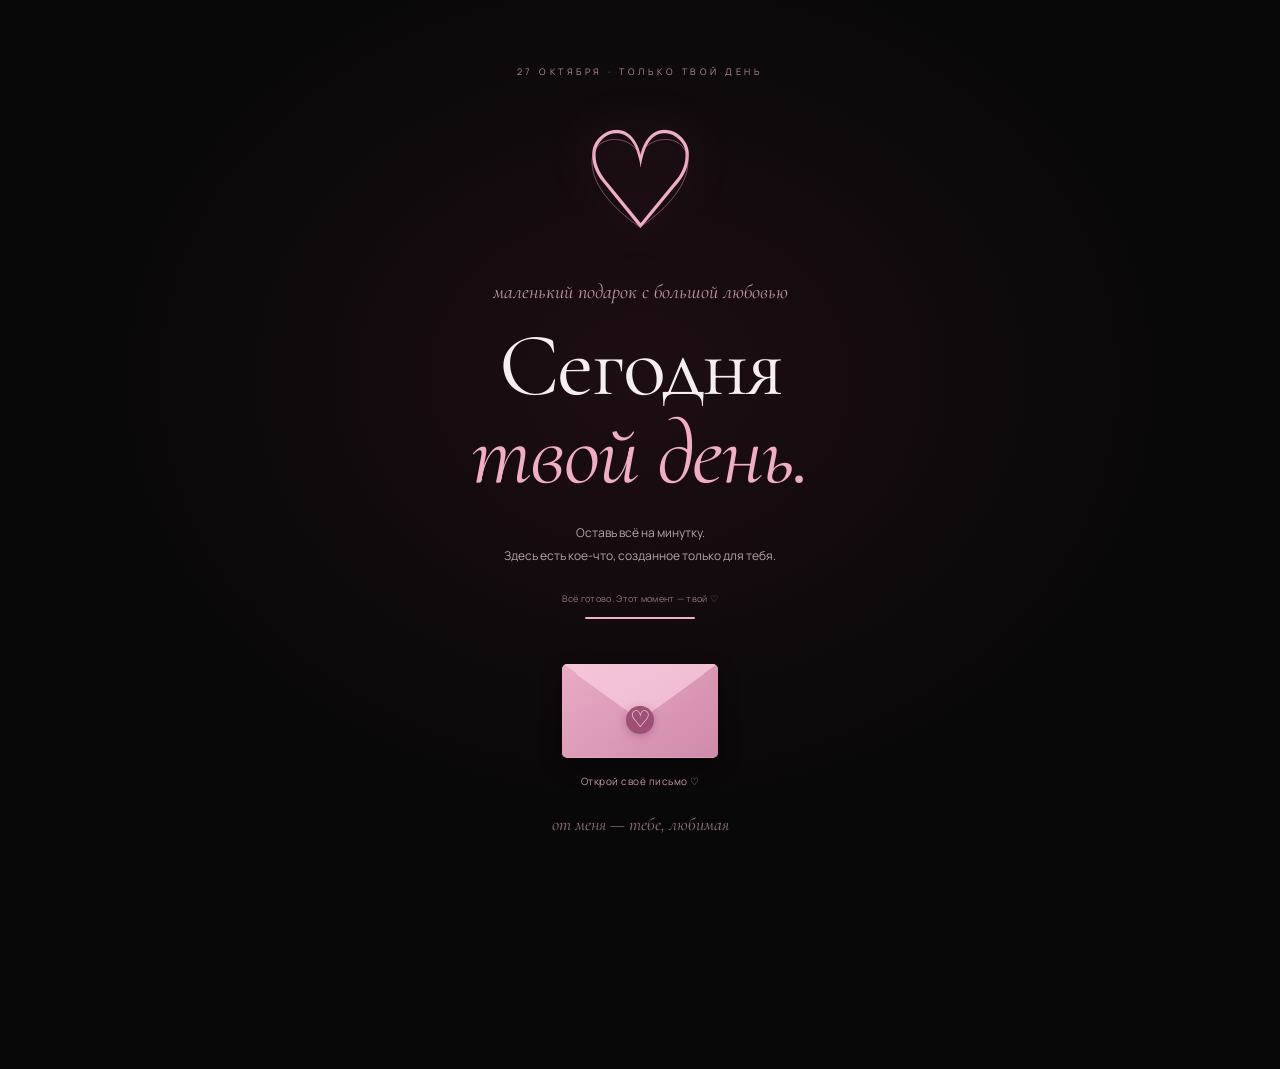
==== index.html @ dba3887a "Publish personal voice greeting with mobile compatible audio" ====
<!doctype html>
<html lang="ru">
<head>
  <meta charset="UTF-8">
  <meta name="viewport" content="width=device-width, initial-scale=1, viewport-fit=cover">
  <meta name="theme-color" content="#090809">
  <title>Тебе, с любовью ♡</title>
  <link rel="stylesheet" href="style.css?v=voice-greeting-87">
  <script src="script.js?v=voice-greeting-87" defer></script>
</head>
<body>
  <div id="welcome" class="welcome" role="dialog" aria-modal="true" aria-labelledby="welcome-title">
    <div class="welcome-glow" aria-hidden="true"></div>
    <div id="welcome-hearts" class="welcome-hearts" aria-hidden="true"></div>
    <div class="welcome-content">
      <p class="welcome-overline">27 ОКТЯБРЯ · ТОЛЬКО ТВОЙ ДЕНЬ</p>
      <div class="welcome-heart" aria-hidden="true"><span>♡</span><i></i><i></i><i></i></div>
      <p class="welcome-kicker">маленький подарок с большой любовью</p>
      <h2 id="welcome-title">Сегодня <em>твой день.</em></h2>
      <p class="welcome-note">Оставь всё на минутку.<br>Здесь есть кое-что, созданное только для тебя.</p>
      <div class="welcome-loading"><span id="welcome-status" role="status">Собираю немного нашей нежности…</span><span class="welcome-track" aria-hidden="true"><span id="welcome-fill"></span></span></div>
      <button id="welcome-start" class="envelope-button" disabled aria-label="Открыть письмо и поздравление"><span class="envelope" aria-hidden="true"><span class="envelope-letter">С любовью ♡</span><span class="envelope-pocket"></span><span class="envelope-flap"></span><span class="envelope-seal">♡</span></span><span id="envelope-label" class="envelope-label">Ещё мгновение…</span></button>
      <span class="welcome-signature">от меня — тебе, любимая</span>
    </div>
  </div>
  <div id="site-content" inert aria-hidden="true">
  <div id="hearts" aria-hidden="true"></div>
  <header><a class="signature" href="#" aria-label="В начало">для тебя<span>♡</span></a><span class="header-note">расстояние не меняет главного</span><div class="audio-controls"><button id="sound" class="sound" aria-label="Открыть голосовое поздравление">♫ <span>мой голос</span></button></div></header>
  <main>
    <div class="chapter"><span class="line"></span><span id="chapter">27 ОКТЯБРЯ — ТВОЙ ДЕНЬ</span><span class="line"></span></div>
    <section id="scene" aria-labelledby="title">
      <div class="copy"><p id="eyebrow" class="eyebrow"></p><h1 id="title"></h1><p id="message" class="message"></p><div id="friends-placeholder" class="friends-placeholder" hidden><span class="friends-hearts" aria-hidden="true">♡ ♡ ♡</span><span>Тёплые слова уже в пути</span></div></div>
      <div id="photos" class="photos" aria-label="Наши фотографии"></div>
      <div class="bottom"><p id="caption" class="caption"></p><div class="actions"><button id="back" class="back" aria-label="Предыдущая страница"><svg viewBox="0 0 24 24" aria-hidden="true"><path d="M19 12H5M11 6l-6 6 6 6"/></svg></button><button id="next" class="primary"><span id="next-label"></span><span class="arrow" aria-hidden="true"><svg viewBox="0 0 24 24"><path d="M6 18 18 6M6 6h12v12"/></svg></span></button></div></div>
    </section>
    <nav id="progress" aria-label="Страницы поздравления"></nav>
    <footer><span>между нами километры.</span><span>но это всё — тебе <b>♡</b></span></footer>
  </main>
  <dialog id="audio-dialog"><button id="close-audio" class="close" aria-label="Закрыть">×</button><span class="eyebrow">ЧУТЬ БЛИЖЕ, ЧЕМ КАЖЕТСЯ</span><h2>Услышь меня <em>♡</em></h2><p id="audio-note">Это поздравление — моим голосом, с любовью к тебе. Нажми на воспроизведение ♡</p><audio id="voice" controls preload="metadata" src="assets/voice.mp3"></audio></dialog>
  </div>
</body>
</html>
---- style.css ----
@import url('https://fonts.googleapis.com/css2?family=Cormorant+Garamond:ital,wght@0,400;0,500;0,600;1,400;1,500&family=Manrope:wght@400;500;600;700&display=swap');
:root{color-scheme:dark;--bg:#090809;--pink:#f1acc6;--muted:#94858d;--white:#f6eff2}*{box-sizing:border-box}body{margin:0;background:var(--bg);color:var(--white);font-family:Manrope,Arial,sans-serif;min-width:320px}body:before{content:"";position:fixed;inset:0;pointer-events:none;background:radial-gradient(ellipse at 50% 48%,#50233322,transparent 65%);z-index:-1}button,a,input{-webkit-tap-highlight-color:transparent}button{font:inherit;cursor:pointer}button:focus-visible,a:focus-visible,.upload:focus-within{outline:2px solid var(--pink);outline-offset:6px}header{max-width:1440px;margin:auto;padding:30px 5%;display:flex;align-items:center;justify-content:space-between;gap:20px}.signature{font-family:'Cormorant Garamond',Georgia,serif;font-style:italic;font-size:30px;color:var(--white);text-decoration:none}.signature span{color:var(--pink);margin-left:12px}.header-note{font-size:10px;letter-spacing:2.5px;text-transform:uppercase;color:var(--muted)}.sound{border:1px solid #49323d;background:#ffffff03;color:var(--pink);border-radius:30px;padding:11px 18px;font-size:12px;transition:.25s}.sound:hover{background:#f1acc61a;transform:translateY(-2px)}main{max-width:1100px;margin:auto;padding:35px 30px 20px}.chapter{display:flex;justify-content:center;align-items:center;gap:18px;color:var(--muted);font-size:9px;letter-spacing:3px}.line{height:1px;width:40px;background:#55303f}#scene{text-align:center}.eyebrow{font-size:10px;letter-spacing:3px;color:var(--pink);margin:33px 0 14px}h1{font-family:'Cormorant Garamond',Georgia,serif;font-weight:400;font-size:clamp(50px,6.2vw,82px);line-height:1.03;margin:0;letter-spacing:-2px}h1 em,h2 em{color:var(--pink);font-weight:400}h1 em{display:block}.message{max-width:560px;margin:22px auto 0;font-size:13px;line-height:1.95;color:#b7a9b0;white-space:pre-line}.photos{display:flex;align-items:center;justify-content:center;gap:23px;margin:40px auto 22px;max-width:740px}.photo{margin:0;flex:1;min-width:0;padding:9px 9px 0;background:#171216;border:1px solid #38252f;box-shadow:0 15px 50px #0008;transform:rotate(-7deg);transition:transform .5s,box-shadow .5s}.photo:nth-child(2){transform:translateY(-6px) rotate(2deg);z-index:1}.photo:nth-child(3){transform:rotate(8deg)}.photo:hover{transform:translateY(-12px) rotate(0);box-shadow:0 15px 55px #b3516b22;z-index:2}.photo-area{aspect-ratio:4/4.3;position:relative;overflow:hidden;background:linear-gradient(145deg,#2c1d27,#140f14 75%);display:grid;place-content:center}.photo-area:before,.photo-area:after{content:"";position:absolute;width:180px;height:180px;border:1px solid #cf8da11c;border-radius:50%;top:20%;left:-40%}.photo-area:after{top:50%;left:45%}.placeholder-heart{font-family:Georgia,serif;font-size:56px;color:#c87f9d73;line-height:1}.placeholder-text{font-size:9px;color:#a98b9a;margin-top:12px;letter-spacing:1px}.photo img{width:100%;height:100%;object-fit:cover;position:absolute;inset:0}.photo figcaption{font-family:'Cormorant Garamond',Georgia,serif;font-style:italic;font-size:18px;color:#c2a5b3;padding:12px 0 13px}.caption{font-family:'Cormorant Garamond',Georgia,serif;color:var(--muted);font-style:italic;font-size:19px;margin:25px 0}.actions{display:flex;justify-content:center;align-items:center;gap:12px}.primary{position:relative;overflow:hidden;border:1px solid #efbad1;background:#eeb4cc;color:#27121d;border-radius:50px;padding:17px 27px;font-size:12px;font-weight:700;min-width:220px;box-shadow:0 0 35px #eb9abd12;transition:transform .25s,box-shadow .25s,background .25s}.primary:hover{transform:translateY(-3px);background:#ffd2e4;box-shadow:0 7px 35px #eb9abd30}.primary:active{transform:scale(.96)}.primary:before{content:"";position:absolute;top:0;bottom:0;left:-70%;width:40%;background:linear-gradient(90deg,transparent,#fff7,transparent);transform:skewX(-20deg);animation:shine 6s infinite}.arrow{margin-left:24px;font-size:18px}.back{width:48px;height:48px;border:1px solid #4a303e;border-radius:50%;background:transparent;color:var(--pink);transition:.2s}.back:hover{background:#f1acc617;transform:translateX(-3px)}.back:disabled{display:none}#progress{display:flex;justify-content:center;gap:10px;margin:28px 0 36px}#progress button{height:5px;width:5px;padding:0;border:0;border-radius:8px;background:#553d49;position:relative;transition:.3s}#progress button:before{content:"";position:absolute;inset:-10px}#progress button.active{width:28px;background:var(--pink)}footer{border-top:1px solid #261a21;display:flex;justify-content:space-between;padding-top:18px;color:#76636e;font-size:9px;letter-spacing:1px}footer b{color:var(--pink);font-size:15px;margin-left:6px}#hearts{position:fixed;inset:0;overflow:hidden;pointer-events:none;z-index:-1}.floating-heart{position:absolute;bottom:-80px;color:#e699bd;font-family:Georgia,serif;animation:float var(--duration) linear infinite;opacity:0;text-shadow:0 0 12px #d7719925}.burst{position:fixed;pointer-events:none;color:var(--pink);font-family:Georgia,serif;z-index:10;animation:burst 1s ease-out forwards}.enter{animation:enter .65s both}dialog{color:var(--white);background:#171016;border:1px solid #614050;border-radius:20px;max-width:440px;width:calc(100% - 36px);padding:40px 28px}dialog::backdrop{background:#000b;backdrop-filter:blur(10px)}h2{font-family:'Cormorant Garamond',Georgia,serif;font-size:40px;font-weight:400;margin:20px 0}dialog p,dialog small{font-size:12px;line-height:1.8;color:#b7a9b0}dialog small{display:block;margin-top:16px;font-size:10px}audio{width:100%;margin:15px 0}.close{position:absolute;right:15px;top:10px;border:0;background:none;color:var(--pink);font-size:28px}.upload{display:block;border:1px dashed #80556a;padding:13px;text-align:center;border-radius:10px;font-size:11px;cursor:pointer}.upload input{position:absolute;width:1px;height:1px;opacity:0}@keyframes float{0%{transform:translate(0,0) rotate(-18deg);opacity:0}12%{opacity:.35}50%{transform:translate(35px,-55vh) rotate(16deg)}90%{opacity:.2}100%{transform:translate(-20px,-120vh) rotate(-12deg);opacity:0}}@keyframes shine{0%,65%{left:-70%}90%,100%{left:150%}}@keyframes enter{from{opacity:0;transform:translateY(14px)}to{opacity:1;transform:translateY(0)}}@keyframes burst{to{transform:translate(var(--x),var(--y)) rotate(30deg);opacity:0}}
/* На больших экранах фотографии окружают письмо; мобильный альбом ниже сохраняется. */
@media(min-width:1000px){
  main{max-width:1400px;padding-top:35px}
  #scene{position:relative;min-height:620px;padding:65px 250px 55px;display:flex;flex-direction:column;justify-content:center}
  #scene .copy,#scene .bottom{position:relative;z-index:2}
  #scene .eyebrow{margin-top:0}
  h1{font-size:clamp(58px,5.3vw,80px)}
  .message{max-width:490px}
  .photos{position:absolute;inset:0;display:block;max-width:none;margin:0;pointer-events:none}
  .photo{position:absolute;width:190px;pointer-events:auto}
  .photo:nth-child(1){left:0;top:80px;transform:rotate(-11deg)}
  .photo:nth-child(2){right:0;top:35px;transform:rotate(10deg)}
  .photo:nth-child(3){right:26px;top:340px;width:165px;transform:rotate(-7deg)}
  .photo:hover{transform:translateY(-8px) rotate(0)}
  .caption{max-width:430px;margin:28px auto 22px}
  #progress{margin-top:8px}
}
@media(min-width:1300px){
  #scene{padding-left:300px;padding-right:300px;min-height:660px}
  .photo{width:220px}
  .photo:nth-child(1){left:20px;top:115px}
  .photo:nth-child(2){right:10px;top:45px}
  .photo:nth-child(3){right:50px;top:365px;width:185px}
}
@media(max-width:600px){header{padding:calc(17px + env(safe-area-inset-top)) 22px 18px}.signature{font-size:25px}.header-note{display:none}.sound{font-size:11px;padding:9px 13px}main{padding:24px 22px calc(22px + env(safe-area-inset-bottom))}.chapter{font-size:8px;letter-spacing:2px;gap:12px}.line{width:24px}.eyebrow{margin-top:30px;font-size:9px}h1{font-size:57px;letter-spacing:-1.8px}.message{font-size:12px;line-height:1.9;margin-top:19px;max-width:335px}.photos{gap:9px;margin:34px -4px 24px}.photo{padding:5px 5px 0}.photo-area{aspect-ratio:3/4.3}.placeholder-heart{font-size:35px}.placeholder-text{font-size:6px;letter-spacing:0}.photo figcaption{font-size:13px;padding:10px 0}.caption{font-size:17px;max-width:280px;margin:25px auto}.primary{padding:16px 22px;min-width:215px}.back{width:44px;height:44px}#progress{margin:27px 0 30px}footer{font-size:8px;letter-spacing:.3px;gap:8px}}
@media(prefers-reduced-motion:reduce){*,*:before,*:after{animation:none!important;transition:none!important}.floating-heart{display:none}}

/* Фотографии с личными записками на обороте. */
.photo{padding:0!important;border:0;background:transparent;color:inherit;box-shadow:none;perspective:1000px;text-align:center;isolation:isolate}
.photo-inner{position:relative;display:grid;width:100%;transform-style:preserve-3d;transition:transform .75s cubic-bezier(.2,.7,.2,1)}
.photo-front,.photo-back{grid-area:1/1;display:block;backface-visibility:hidden;-webkit-backface-visibility:hidden;border:1px solid #49303e;background:#171216;box-shadow:0 15px 50px #0008}
.photo-front{padding:9px 9px 0;transform:rotateY(0deg)}
.photo-caption{display:block;font-family:'Cormorant Garamond',Georgia,serif;font-style:italic;font-size:18px;color:#c2a5b3;padding:12px 0 5px}
.photo-hint{display:block;font-size:8px;font-weight:400;letter-spacing:.5px;color:#b78a9f;padding:0 0 10px}
.photo-back{position:absolute;inset:0;transform:rotateY(180deg);padding:18px 14px;display:flex;flex-direction:column;align-items:center;justify-content:center;background:radial-gradient(ellipse at top,#482233,#1c111a 80%);overflow:auto}
.photo-back-heart{font-family:Georgia,serif;color:var(--pink);font-size:29px;line-height:1;margin-bottom:10px}
.photo-back-title{font-family:'Cormorant Garamond',Georgia,serif;font-size:23px;line-height:1.1;color:var(--pink)}
.photo-note{display:block;font-size:11px;line-height:1.85;color:#e1cbd6;margin:13px 0;white-space:pre-line;overflow-wrap:anywhere}
.photo-back .photo-hint{padding:0;font-size:7px}
.photo.is-flipped .photo-inner{transform:rotateY(180deg)}
.photo:focus-visible{z-index:5;transform:translateY(-8px) rotate(0) scale(1.08)}
@media(hover:hover) and (pointer:fine){.photo:hover{z-index:5;transform:translateY(-10px) rotate(0) scale(1.16);box-shadow:none}}
@media(max-width:600px){
  .photo-front{padding:5px 5px 0}
  .photo-caption{font-size:13px;padding:9px 0 4px}
  .photo-hint{font-size:6px;padding-bottom:7px;letter-spacing:0}
  .photo-back{padding:10px 7px}
  .photo-back-heart{font-size:20px;margin-bottom:6px}
  .photo-back-title{font-size:17px}
  .photo-note{font-size:9px;line-height:1.6;margin:8px 0}
  .photo-back .photo-hint{font-size:6px}
  .photo.is-flipped{z-index:5;transform:translateY(-6px) rotate(0) scale(1.35)}
  .photo:first-child{transform-origin:left center}
  .photo:last-child{transform-origin:right center}
}
@media(prefers-reduced-motion:reduce){.photo-inner{transition:none}}

.nickname-quiz{position:relative;z-index:2;width:100%;max-width:425px;margin:25px auto 0;padding:20px 24px;border:1px solid #54313f;border-radius:18px;background:#160f16e8;text-align:left}
.nickname-scale,.nickname-save-note{color:#ba9caa;font-size:10px;line-height:1.8;margin:0 0 18px;text-align:center}
.nickname-row{display:grid;grid-template-columns:1fr auto;gap:9px 14px;margin:16px 0}
.nickname-row label{color:#f0c9da;font-family:'Cormorant Garamond',Georgia,serif;font-size:24px;font-style:italic}
.nickname-row output{font-size:10px;color:#c796ac;align-self:center;font-variant-numeric:tabular-nums}
.nickname-row input{grid-column:1/-1;width:100%;margin:4px 0 8px;height:7px;border-radius:10px;appearance:none;-webkit-appearance:none;background:linear-gradient(to right,#edacc8 var(--fill),#402331 var(--fill));cursor:pointer;touch-action:pan-y}
.nickname-row input{--heart-thumb:url("data:image/svg+xml,%3Csvg xmlns='http://www.w3.org/2000/svg' viewBox='0 0 32 32'%3E%3Cpath d='M16 28S3 20 3 11a7 7 0 0 1 13-4 7 7 0 0 1 13 4c0 9-13 17-13 17Z' fill='%23e79abb' stroke='%23ffd1e5' stroke-width='2' stroke-linejoin='round'/%3E%3C/svg%3E")}
.nickname-row input::-webkit-slider-thumb{appearance:none;-webkit-appearance:none;width:30px;height:30px;border:0;border-radius:0;background:var(--heart-thumb) center/contain no-repeat;filter:drop-shadow(0 0 6px #ed9cc36b);transition:filter .2s,transform .2s}
.nickname-row input::-moz-range-thumb{width:30px;height:30px;border:0;border-radius:0;background:var(--heart-thumb) center/contain no-repeat;filter:drop-shadow(0 0 6px #ed9cc36b);transition:filter .2s,transform .2s}
.nickname-row input:active::-webkit-slider-thumb{transform:scale(1.15);filter:drop-shadow(0 0 9px #ed9cc3aa)}
.nickname-row input:active::-moz-range-thumb{transform:scale(1.15);filter:drop-shadow(0 0 9px #ed9cc3aa)}
.nickname-row input:focus-visible{outline:2px solid var(--pink);outline-offset:9px}
.nickname-save-note{font-size:9px;margin:17px 0 0}
.quiz-scene h1{font-size:clamp(47px,4.2vw,65px)}
.quiz-scene .message{font-size:12px}
@media(min-width:1000px){#scene.quiz-scene{padding-top:40px;padding-bottom:30px}.quiz-scene .photo:nth-child(3){top:400px}}
@media(max-width:600px){.nickname-quiz{padding:17px 20px;margin-top:23px}.nickname-row{margin:19px 0}.nickname-row input{margin-top:9px}.quiz-scene h1{font-size:49px}.nickname-save-note{font-size:10px}}

/* Нативный range отвечает за ввод, отдельное сердечко движется плавно. */
.nickname-slider{grid-column:1/-1;position:relative;display:block;height:34px;--heart-thumb:url("data:image/svg+xml,%3Csvg xmlns='http://www.w3.org/2000/svg' viewBox='0 0 32 32'%3E%3Cpath d='M16 28S3 20 3 11a7 7 0 0 1 13-4 7 7 0 0 1 13 4c0 9-13 17-13 17Z' fill='%23e79abb' stroke='%23ffd1e5' stroke-width='2' stroke-linejoin='round'/%3E%3C/svg%3E")}
.nickname-rail{position:absolute;left:15px;right:15px;top:14px;height:7px;background:#402331;border-radius:10px;overflow:hidden;pointer-events:none}
.nickname-fill{display:block;height:100%;border-radius:inherit;background:#edacc8;transition:width .16s cubic-bezier(.2,.8,.2,1)}
.nickname-thumb{position:absolute;top:2px;width:30px;height:30px;background:var(--heart-thumb) center/contain no-repeat;transform:translateX(-50%);filter:drop-shadow(0 0 6px #ed9cc36b);pointer-events:none;transition:left .16s cubic-bezier(.2,.8,.2,1),transform .2s,filter .2s}
.nickname-slider input{position:absolute;inset:-5px 0 0;opacity:0;width:100%;height:44px;margin:0!important;z-index:1}
.nickname-slider:focus-within{outline:1px solid #dba4bf;outline-offset:4px;border-radius:12px}
.nickname-slider:active .nickname-thumb{transform:translateX(-50%) scale(1.14);filter:drop-shadow(0 0 9px #ed9cc3aa);transition-duration:.08s}
.nickname-slider:active .nickname-fill{transition-duration:.08s}
@media(prefers-reduced-motion:reduce){.nickname-thumb,.nickname-fill{transition:none!important}}
.nickname-slider.is-snapping .nickname-thumb,.nickname-slider.is-snapping .nickname-fill{transition-duration:.7s;transition-timing-function:cubic-bezier(.16,1,.3,1)}
@media(prefers-reduced-motion:reduce){.nickname-slider.is-snapping .nickname-thumb,.nickname-slider.is-snapping .nickname-fill{transition:none!important}}

/* Четыре праздничных фото и отдельная галерея без подписей. */
.photo-caption{padding-left:5px;padding-right:5px;line-height:1.15;min-height:43px}
.photos[data-count="2"] .photo:last-child{margin-left:0}
.gallery-scene .copy,.gallery-scene .caption{display:none}
.gallery-mode .chapter,.gallery-mode footer{visibility:hidden}
.gallery-scene .photos{position:relative;inset:auto;display:flex;align-items:center;justify-content:flex-start;gap:20px;width:100%;max-width:none;margin:65px 0 40px;padding:20px 12px;overflow-x:auto;scroll-snap-type:x mandatory;scrollbar-width:thin;scrollbar-color:#754353 transparent;pointer-events:auto}
.gallery-scene .photo:nth-child(n){position:relative;inset:auto;width:auto;flex:0 0 calc((100% - 80px)/5);min-width:170px;transform:none;scroll-snap-align:center;cursor:default}
.gallery-scene .photo-front{padding:7px}
.gallery-scene .photo-area{aspect-ratio:3/4}
.gallery-scene .photo:hover{transform:translateY(-5px) scale(1.03)}
.gallery-scene .primary{min-width:52px;width:52px;height:52px;padding:0;font-size:22px}
.gallery-scene .arrow{display:none}
@media(min-width:1000px){
  #scene.gallery-scene{padding:0;min-height:560px;justify-content:center}
  #scene.four-photos{min-height:790px}
  .four-photos .photo:nth-child(4){left:35px;right:auto;top:440px;width:185px;transform:rotate(6deg)}
  .four-photos .photo:nth-child(4):hover{transform:translateY(-10px) rotate(0) scale(1.16)}
}
@media(max-width:600px){
  .photo-caption{font-size:12px;min-height:38px}
  .photos[data-count="4"]{display:grid;grid-template-columns:repeat(2,minmax(0,1fr));gap:22px 18px;margin:35px 8px}
  .photos[data-count="4"] .photo-area{aspect-ratio:4/4.3}
  .photos[data-count="4"] .photo-caption{font-size:15px}
  .gallery-scene .photos{margin:40px 0 30px;padding:20px 12px;gap:15px}
  .gallery-scene .photo:nth-child(n){flex-basis:75%;min-width:0}
}
.photo img,.gallery-scene .photo img,.four-photos .photo img{object-fit:cover;object-position:center 40%}

/* Свободный фотоколлаж вместо ровного ряда. */
.gallery-scene .photos{display:block;height:620px;overflow:visible;scroll-snap-type:none;margin:20px 0 25px;padding:0}
.gallery-scene .photo-front{padding:5px;border:1px solid #80566766;border-radius:5px;background:#241820;box-shadow:0 18px 45px #0009,0 0 25px #d08bab0a;overflow:hidden}
.gallery-scene .photo-area{border-radius:2px}
.gallery-scene .photo:nth-child(n){position:absolute;inset:auto;margin:0;min-width:0;transition:transform .5s,filter .5s}
.gallery-scene .photo:nth-child(1){left:3%;top:10px;width:19%;transform:rotate(-8deg)}
.gallery-scene .photo:nth-child(2){left:9%;bottom:20px;width:19%;transform:rotate(6deg)}
.gallery-scene .photo:nth-child(3){left:37%;top:170px;width:25%;transform:rotate(-4deg)}
.gallery-scene .photo:nth-child(4){right:3%;top:15px;width:25%;transform:rotate(7deg)}
.gallery-scene .photo:nth-child(5){right:7%;bottom:20px;width:25%;transform:rotate(-6deg)}
.gallery-scene .photo:nth-child(n+3) .photo-area{aspect-ratio:4/3}
@media(hover:hover) and (pointer:fine){.gallery-scene .photo:nth-child(n):hover{transform:translateY(-6px) rotate(0) scale(1.08);z-index:6}}
@media(max-width:899px){
  .gallery-scene .photos{display:grid;grid-template-columns:repeat(2,minmax(0,1fr));align-items:center;gap:32px 22px;height:auto;margin:30px 0 35px;padding:15px 8px}
  .gallery-scene .photo:nth-child(n){position:relative;inset:auto;width:100%;min-width:0}
  .gallery-scene .photo:nth-child(2){margin-top:45px}
  .gallery-scene .photo:nth-child(3){grid-column:1/-1;width:85%;justify-self:center;margin:4px 0}
  .gallery-scene .photo:nth-child(5){margin-top:35px}
}
.smile-scene .photos{display:none}
#scene.smile-scene{padding-left:20px;padding-right:20px;min-height:570px}
.smile-scene .copy,.smile-scene .bottom{max-width:720px;width:100%;margin-left:auto;margin-right:auto}
.smile-scene .message{max-width:500px}
@media(max-width:600px){#scene.smile-scene{min-height:520px;padding:40px 0}.smile-scene h1{font-size:52px}}

/* Первое знакомство с подарком. */
body.welcome-open{overflow:hidden}
.welcome{position:fixed;inset:0;z-index:100;display:grid;place-items:center;overflow-y:auto;overflow-x:hidden;padding:calc(30px + env(safe-area-inset-top)) 24px calc(30px + env(safe-area-inset-bottom));background:#090809;transition:opacity .85s,visibility .85s}
.welcome.is-leaving{opacity:0;visibility:hidden;pointer-events:none}
.welcome-glow{position:absolute;inset:0;pointer-events:none;background:radial-gradient(ellipse at 50% 42%,#6c243a35,transparent 58%)}
.welcome-content{position:relative;text-align:center;max-width:620px;width:100%;animation:enter 1s both}
.welcome-overline{font-size:9px;letter-spacing:3.5px;color:#b58d9e;margin:0 0 24px}
.welcome-heart{position:relative;display:grid;place-items:center;width:170px;height:160px;margin:0 auto 18px}
.welcome-heart>span{font-family:Georgia,serif;font-size:135px;line-height:1;color:var(--pink);filter:drop-shadow(0 0 22px #dc72a05c);animation:heartbeat 2.3s ease-in-out infinite}
.welcome-heart i{position:absolute;width:110px;height:110px;border:1px solid #dd83ac2b;border-radius:50%;animation:heart-ring 4.5s ease-out infinite}
.welcome-heart i:nth-of-type(2){animation-delay:-1.5s}.welcome-heart i:nth-of-type(3){animation-delay:-3s}
.welcome-kicker{font-family:'Cormorant Garamond',Georgia,serif;font-size:20px;font-style:italic;color:#be96a8;margin:0 0 18px}
#welcome-title{font-family:'Cormorant Garamond',Georgia,serif;font-size:clamp(66px,7vw,94px);font-weight:400;letter-spacing:-2px;line-height:.98;margin:0}
#welcome-title em{display:block;color:var(--pink)}
.welcome-note{font-size:12px;line-height:1.9;color:#b7a3ae;margin:24px 0}
.welcome-loading{min-height:42px;margin:0 auto 18px;max-width:240px}
#welcome-status{display:block;font-size:9px;letter-spacing:.3px;color:#947583}
.welcome-track{display:block;width:110px;height:2px;margin:12px auto 0;background:#40212f;border-radius:10px;overflow:hidden}
#welcome-fill{display:block;width:0;height:100%;background:var(--pink);transition:width .45s ease}
.welcome-start{display:block;margin:0 auto;min-width:205px;min-height:54px}
.welcome-start:disabled{cursor:wait;background:#38232e;border-color:#593443;color:#b090a0;box-shadow:none}
.welcome-start:disabled:before{animation:none}
.welcome-signature{display:block;font-family:'Cormorant Garamond',Georgia,serif;font-size:18px;font-style:italic;color:#8f6f7e;margin-top:24px}
@keyframes heartbeat{0%,100%{transform:scale(1)}12%{transform:scale(1.07)}25%{transform:scale(1)}38%{transform:scale(1.04)}55%{transform:scale(1)}}
@keyframes heart-ring{0%{transform:scale(.6);opacity:0}20%{opacity:.7}100%{transform:scale(2.1);opacity:0}}
@media(max-width:600px){.welcome-overline{font-size:8px;letter-spacing:2.5px}.welcome-heart{height:135px;width:145px;margin-bottom:12px}.welcome-heart>span{font-size:115px}#welcome-title{font-size:71px}.welcome-kicker{font-size:18px}.welcome-note{font-size:12px}.welcome-signature{margin-top:22px}}
@media(max-height:740px){.welcome-overline{margin-bottom:14px}.welcome-heart{height:105px}.welcome-heart>span{font-size:95px}.welcome-kicker{margin-bottom:12px}.welcome-note{margin:18px 0}.welcome-signature{margin-top:18px}#welcome-title{font-size:65px}}
@media(prefers-reduced-motion:reduce){.welcome,.welcome-content,.welcome-heart>span,.welcome-heart i{animation:none!important;transition:none!important}.welcome-heart i{display:none}}
.gallery-scene .caption{display:block;font-size:25px;line-height:1.5;color:var(--pink);max-width:600px;margin:8px auto 24px}
@media(max-width:600px){.gallery-scene .caption{font-size:22px;margin:20px auto 24px;max-width:310px}}
.audio-controls{display:flex;align-items:center;gap:10px}
@media(max-width:600px){.audio-controls{gap:6px}.audio-controls .sound{padding:9px 11px}}

.envelope-button{display:block;border:0;padding:12px 20px 0;margin:0 auto;background:none;color:var(--pink);cursor:pointer;perspective:800px}
.envelope-button:disabled{cursor:wait}
.envelope{display:block;position:relative;width:156px;height:94px;margin:0 auto;filter:drop-shadow(0 8px 20px #0007);transition:transform .3s}
.envelope-button:not(:disabled):hover .envelope{transform:translateY(-5px) rotate(-2deg)}
.envelope:before{content:'';position:absolute;inset:0;border-radius:5px;background:#9c6079;border:1px solid #eab0cb}
.envelope-pocket{position:absolute;inset:0;background:linear-gradient(32deg,#e6a4c0 49.5%,transparent 50%) left/50% 100% no-repeat,linear-gradient(-32deg,#d490af 49.5%,transparent 50%) right/50% 100% no-repeat;z-index:3;border-radius:0 0 5px 5px}
.envelope-flap{position:absolute;inset:0;clip-path:polygon(0 0,100% 0,50% 65%);background:#f0bdd3;transform-origin:top;z-index:4;transition:transform .65s ease,z-index 0s .3s}
.envelope-seal{position:absolute;top:36px;left:64px;z-index:5;width:29px;height:29px;border-radius:50%;background:#9e5074;color:#ffe4ef;display:grid;place-items:center;font-family:Georgia,serif;font-size:23px;box-shadow:0 2px 8px #64334955;transition:opacity .25s}
.envelope-letter{position:absolute;left:10px;right:10px;top:12px;height:72px;background:#fce5ef;color:#9f5978;border-radius:3px;display:grid;place-items:center;font-family:'Cormorant Garamond',Georgia,serif;font-size:20px;z-index:2;transition:transform .7s .35s}
.envelope-label{display:block;font-size:10px;letter-spacing:.5px;margin-top:16px;min-height:15px;color:#c99ab0}
.envelope-button.is-open .envelope-flap{transform:rotateX(180deg);z-index:1}
.envelope-button.is-open .envelope-letter{transform:translateY(-58px)}
.envelope-button.is-open .envelope-seal{opacity:0}
.envelope-button:disabled:not(.is-open){opacity:.5}
#site-content{padding-bottom:165px}
@media(max-width:600px){}
@media(max-height:740px){.envelope{width:140px;height:82px}.envelope-seal{top:30px;left:56px}.envelope-label{margin-top:12px}.welcome-signature{margin-top:14px}}
@media(prefers-reduced-motion:reduce){.envelope,.envelope-flap,.envelope-letter,.envelope-seal{transition:none!important}}
.welcome-hearts{position:absolute;inset:0;overflow:hidden;pointer-events:none}
.welcome-hearts span{position:absolute;bottom:-65px;left:var(--desktop-left);font-family:Georgia,serif;color:#eba1c0;opacity:0;text-shadow:0 0 13px #de86ad35;animation:welcome-drift var(--duration) linear infinite}
.welcome-content{z-index:1}
@keyframes welcome-drift{0%{transform:translate(0,0) rotate(-15deg);opacity:0}15%{opacity:.35}50%{transform:translate(var(--drift),-55vh) rotate(15deg);opacity:.28}85%{opacity:.3}100%{transform:translate(0,-120vh) rotate(-10deg);opacity:0}}
@media(max-width:600px){.welcome-hearts span{left:var(--mobile-left);font-size:20px!important}}
@media(prefers-reduced-motion:reduce){.welcome-hearts{display:none}}

.cursor-heart{position:fixed;z-index:120;pointer-events:none;user-select:none;font-family:Georgia,serif;line-height:1;color:#f0a9ca;text-shadow:0 0 7px #ee94bc66;animation:cursor-heart-fly var(--life) ease-out forwards;will-change:transform,opacity}
@keyframes cursor-heart-fly{0%{opacity:0;transform:translate(-50%,-50%) scale(.5) rotate(0)}15%{opacity:.85}100%{opacity:0;transform:translate(calc(-50% + var(--dx)),calc(-50% + var(--dy))) scale(1.1) rotate(var(--tilt))}}
@media(prefers-reduced-motion:reduce){.cursor-heart{display:none}}


#site-content{padding-bottom:0}
@media(max-width:600px){}

/* Небольшой курсор с тонким розовым контуром. */
@media(hover:hover) and (pointer:fine){
  body,body *{cursor:url('assets/cursor.svg?v=2') 3 2,auto}
  a,button,button *,label.upload,label.upload *,input[type=range],.photo,.photo *{cursor:url('assets/cursor-link.svg?v=2') 3 2,pointer}
  button:disabled,button:disabled *{cursor:not-allowed}
}
@media(max-width:600px){}
@media(max-width:600px){}

/* Размеры деталей конверта зависят от его корпуса, в том числе на низком экране. */
.envelope:before{border-radius:6px}
.envelope-letter{top:10px;bottom:10px;height:auto;left:10px;right:10px;border-radius:3px}
.envelope-pocket{background:linear-gradient(140deg,#e9abc6,#ce8aaa);clip-path:polygon(0 0,50% 60%,100% 0,100% 100%,0 100%);border-radius:5px}
.envelope-flap{background:linear-gradient(150deg,#f5c5da,#eeb6cf);clip-path:polygon(0 0,100% 0,50% 60%);border-radius:5px 5px 0 0;backface-visibility:hidden;-webkit-backface-visibility:hidden}
.envelope-seal{top:calc(60% - 14px);left:calc(50% - 14px);width:28px;height:28px}
.welcome-heart i{width:120px;height:120px;border:0;border-radius:0;background:url('assets/heart-ring.svg') center/contain no-repeat}
@media(max-width:600px){
  html,body{max-width:100%;overflow-x:clip}
  header{gap:12px}
  main{padding-left:20px;padding-right:20px}
  h1{font-size:clamp(42px,13vw,53px);line-height:1.06}
  .quiz-scene h1{font-size:clamp(40px,12vw,49px)}
  .message{max-width:100%}
  .photos{margin-left:2px;margin-right:2px;gap:10px}
  .photo-caption{font-size:12px;min-height:40px}
  .welcome{min-height:100svh;align-items:center}
  .welcome-content{padding-top:8px;padding-bottom:8px}
  .welcome-overline{line-height:1.7}
}
@media(max-width:360px){#welcome-title{font-size:60px}.welcome-note{font-size:11px}.welcome-kicker{font-size:17px}.signature{font-size:23px}}
@media(max-width:600px){
}
.arrow{display:inline-flex;vertical-align:middle;align-items:center;justify-content:center;width:18px;height:18px}
.arrow svg{display:block;width:18px;height:18px;fill:none;stroke:currentColor;stroke-width:1.7;stroke-linecap:round;stroke-linejoin:round}
.back{display:inline-grid;place-items:center;padding:0;line-height:1;flex-shrink:0}
.back svg{display:block;width:18px;height:18px;fill:none;stroke:currentColor;stroke-width:1.5;stroke-linecap:round;stroke-linejoin:round}
.back:disabled{display:none}

/* Праздничные снимки раскрываются крупнее и остаются внутри экрана. */
@media(hover:hover) and (pointer:fine){
  .four-photos .photo:nth-child(n):hover{transform:translateY(-10px) rotate(0) scale(1.6);z-index:8}
  .four-photos .photo:nth-child(1){transform-origin:left top}
  .four-photos .photo:nth-child(2){transform-origin:right top}
  .four-photos .photo:nth-child(3){transform-origin:right bottom}
  .four-photos .photo:nth-child(4){transform-origin:left bottom}
}
@media(hover:hover) and (pointer:fine) and (max-width:999px){
  .four-photos .photo:nth-child(n){transform-origin:center center}
  .four-photos .photo:first-child{transform-origin:left center}
  .four-photos .photo:last-child{transform-origin:right center}
}
@media(hover:none) and (max-width:600px){
  .four-photos .photo.is-flipped{transform:rotate(0) scale(1.4);z-index:8}
  .four-photos .photo:nth-child(odd){transform-origin:left center}
  .four-photos .photo:nth-child(even){transform-origin:right center}
}

/* На обороте главное — записка, а не большой повторяющийся заголовок. */
.photo-back{padding:14px 12px;justify-content:center;overflow:hidden;gap:0}
.photo-back-heart{font-size:21px;margin-bottom:7px;flex-shrink:0}
.photo-back-title{font-size:16px;line-height:1.2;flex-shrink:0;max-width:100%}
.photo-note{font-size:11px;line-height:1.55;margin:9px 0;min-height:0;flex:0 1 auto;overflow-y:auto;scrollbar-width:thin;scrollbar-color:#bb789755 transparent;overscroll-behavior:contain;padding:0 2px}
.photo-back .photo-hint{font-size:7px;line-height:1.4;flex-shrink:0}
.photo-note::-webkit-scrollbar{width:3px;background:transparent}
.photo-note::-webkit-scrollbar-thumb{border-radius:99px;background:#bb789755}
.photo-note::-webkit-scrollbar-track{background:transparent}
.photo-note::-webkit-scrollbar-button{display:none;width:0;height:0}
@media(max-width:600px){.photo-back{padding:10px 7px}.photo-back-title{font-size:13px;line-height:1.15}.photo-back-heart{font-size:17px;margin-bottom:5px}.photo-note{font-size:9px;line-height:1.5;margin:7px 0}.photo-back .photo-hint{font-size:6px}}

/* Последовательное открытие письма без скачков слоёв и hover-состояния. */
html{scrollbar-gutter:stable}
#site-content{transition:opacity .7s ease;opacity:1}
.welcome-open #site-content{opacity:0}
.envelope{perspective:650px;filter:none;--letter-rise:-58px;transition:transform .35s ease}
.envelope:before{box-shadow:0 8px 20px #0006}
.envelope-button:not(:disabled):hover .envelope,.envelope-button.is-open .envelope{transform:translateY(-4px)}
.envelope-flap{backface-visibility:visible;-webkit-backface-visibility:visible;transition:none}
.envelope-letter{transition:none}
.envelope-button.is-open .envelope-flap{animation:envelope-flap-open .6s cubic-bezier(.4,0,.2,1) both;transform:none}
.envelope-button.is-open .envelope-letter{animation:envelope-letter-rise .65s .6s cubic-bezier(.2,.65,.25,1) both;transform:none}
.envelope-button.is-open .envelope-seal{opacity:0;transition:opacity .2s}
@keyframes envelope-flap-open{0%{transform:rotateX(0deg);z-index:4}49%{z-index:4}50%{z-index:1}100%{transform:rotateX(180deg);z-index:1}}
@keyframes envelope-letter-rise{from{transform:translateY(0)}to{transform:translateY(var(--letter-rise))}}
@media(max-height:740px){.envelope{--letter-rise:-48px}}
@media(prefers-reduced-motion:reduce){#site-content{transition:none}.envelope-button.is-open .envelope-flap,.envelope-button.is-open .envelope-letter{animation:none!important}}

/* После смены стороны текст рисуется без разворота на постоянном 3D-слое. */
.photo-inner{transform-style:flat;transition:none;transform:none}
.photo.is-flipped .photo-inner{transform:none}
.photo-front,.photo-back{backface-visibility:visible;-webkit-backface-visibility:visible;transform:none}
.photo-front{visibility:visible;opacity:1}
.photo-back{visibility:hidden;opacity:0;pointer-events:none}
.photo.is-flipped .photo-front{visibility:hidden;opacity:0;pointer-events:none}
.photo.is-flipped .photo-back{visibility:visible;opacity:1;pointer-events:auto}
.photo.is-turning .photo-inner{animation:photo-soft-flip .36s ease-in-out both}
@keyframes photo-soft-flip{0%{transform:scaleX(1)}50%{transform:scaleX(.025)}100%{transform:scaleX(1)}}
@media(prefers-reduced-motion:reduce){.photo.is-turning .photo-inner{animation:none!important}}
.photo{perspective:none}

.friends-scene .photos{display:none}
#scene.friends-scene{padding-left:24px;padding-right:24px;min-height:630px}
.friends-scene .copy,.friends-scene .bottom{max-width:780px;width:100%;margin-left:auto;margin-right:auto}
.friends-scene h1{font-size:clamp(48px,5.5vw,76px)}
.friends-placeholder{max-width:360px;margin:28px auto 0;padding:25px 20px;border:1px solid #6e405359;border-radius:22px;background:linear-gradient(135deg,#4b223426,#24141d3d);color:#c799af;font-family:'Cormorant Garamond',Georgia,serif;font-size:22px;font-style:italic}
.friends-placeholder[hidden]{display:none}
.friends-hearts{display:block;color:var(--pink);font-family:Georgia,serif;font-style:normal;font-size:34px;letter-spacing:8px;margin-bottom:13px}
@media(max-width:600px){#scene.friends-scene{padding:35px 0;min-height:570px}.friends-scene h1{font-size:45px}.friends-placeholder{max-width:290px;font-size:21px}}
/* Семь поздравлений в горизонтальном альбоме. */
.friends-scene .photos{display:flex;position:relative;inset:auto;max-width:100%;width:100%;overflow-x:auto;align-items:stretch;justify-content:flex-start;gap:16px;padding:20px 8px 25px;margin:24px auto;pointer-events:auto;scrollbar-width:thin;scrollbar-color:#a96789 #21121c;scroll-snap-type:x mandatory}
.friends-scene .photo:nth-child(n){position:relative;inset:auto;flex:0 0 calc((100% - 96px)/7);width:auto;min-width:120px;transform:none;scroll-snap-align:center}
.friends-scene .photo:hover{transform:translateY(-5px)}
.friends-scene .photo-caption{font-size:19px}.friends-scene .placeholder-text{font-size:8px}
.friend-dialog{width:min(1100px,94vw);max-width:1100px;height:90svh;max-height:900px;padding:45px 28px 24px;background:#160f16f5;overflow:hidden}
.friend-dialog .photo{position:relative;inset:auto;width:100%;height:100%;transform:none!important;display:block}
.friend-dialog .photo-inner{height:100%}.friend-dialog .photo-front{display:flex;flex-direction:column;border-radius:15px;overflow:hidden}.friend-dialog .photo-area{flex:1;aspect-ratio:auto;min-height:0}.friend-dialog .photo-back{border-radius:15px;padding:40px;overflow:hidden}.friend-dialog .photo-back-title{font-size:48px}.friend-dialog .photo-note{font-size:clamp(17px,2.3vw,25px);line-height:1.8;max-width:780px}.friend-dialog .photo-back-heart{font-size:46px}.friend-dialog .photo-hint{font-size:11px}.friend-dialog[open]{animation:friend-reveal .3s ease-out}
@keyframes friend-reveal{from{opacity:0;transform:translateY(14px)}to{opacity:1;transform:none}}
#scene.smile-photos .photos{display:flex}
@media(min-width:1000px){#scene.smile-photos{padding:65px 250px 55px;min-height:720px}#scene.smile-photos .photos{display:block}.smile-photos .copy{max-width:540px}}
@media(max-width:600px){.friends-scene .photo:nth-child(n){flex-basis:145px;min-width:145px}.friend-dialog{padding:45px 12px 15px;width:94vw;height:88svh}.friend-dialog .photo-back{padding:24px 18px}.friend-dialog .photo-back-title{font-size:36px}.friend-dialog .photo-note{font-size:17px}#scene.smile-photos .photos{position:relative;inset:auto;margin:32px 0 22px}.smile-photos .photo:nth-child(n){position:relative;inset:auto}}
/* Клапан раскрывается в плоскости: без скачка 3D-слоёв. */
.envelope{perspective:none;isolation:isolate;overflow:visible}
.envelope-button.is-open .envelope{transform:none}
.envelope-flap{transform-origin:center top;z-index:4}
.envelope-button.is-open .envelope-flap{animation:flap-unfold .55s ease-in-out forwards}
.envelope-button.is-open .envelope-letter{animation:letter-unfold .7s .55s ease-in-out both;z-index:2}
.envelope-pocket{z-index:3}
@keyframes flap-unfold{0%{clip-path:polygon(0 0,100% 0,50% 60%);transform:none}50%{clip-path:polygon(0 0,100% 0,50% 0);transform:none}100%{clip-path:polygon(0 0,100% 0,50% 60%);transform:scaleY(-1);z-index:1}}
@keyframes letter-unfold{0%{transform:translateY(0)}100%{transform:translateY(-54px)}}
.envelope-button.is-open .envelope-seal{opacity:0}
.friend-dialog .photo img{object-fit:contain}.friend-dialog .photo-area{background:#140f14}
/* Живой ряд фотографий друзей, как снимки на память. */
.friends-scene .photos{padding-top:35px;padding-bottom:40px;gap:19px}
.friends-scene .photo:nth-child(n){transform:translateY(var(--photo-shift)) rotate(var(--photo-angle));transition:transform .35s ease;transform-origin:center center}
.friends-scene .photo:nth-child(1){--photo-angle:-6deg;--photo-shift:8px}
.friends-scene .photo:nth-child(2){--photo-angle:4deg;--photo-shift:-9px}
.friends-scene .photo:nth-child(3){--photo-angle:-3deg;--photo-shift:12px}
.friends-scene .photo:nth-child(4){--photo-angle:7deg;--photo-shift:-4px}
.friends-scene .photo:nth-child(5){--photo-angle:-5deg;--photo-shift:6px}
.friends-scene .photo:nth-child(6){--photo-angle:3deg;--photo-shift:-11px}
.friends-scene .photo:nth-child(7){--photo-angle:-4deg;--photo-shift:5px}
@media(hover:hover){.friends-scene .photo:nth-child(n):hover{transform:translateY(-12px) rotate(0deg) scale(1.035);z-index:5}}
.friends-scene .photo:nth-child(n):focus-visible{transform:translateY(-12px) rotate(0deg);z-index:5}
@media(prefers-reduced-motion:reduce){.friends-scene .photo:nth-child(n){transition:none}}

.friends-scene .photo:nth-child(n){flex-basis:calc((100% - 76px)/5)}
@media(max-width:600px){.friends-scene .photo:nth-child(n){flex-basis:155px;min-width:155px}}
.friend-letter[open]{display:grid;grid-template-columns:minmax(0,.9fr) minmax(0,1.1fr);gap:38px;align-items:center;width:min(1050px,94vw);height:auto;max-height:90svh;padding:55px 40px 40px;background:linear-gradient(135deg,#281722,#140f14);overflow-y:auto}
.friend-picture{min-height:300px;display:flex;flex-direction:column;align-items:center;justify-content:center;gap:15px;background:#0c090c;border:1px solid #69435566;transform:rotate(-3deg);border-radius:5px;overflow:hidden;box-shadow:0 12px 30px #0005}
.friend-picture img{display:block;width:100%;max-height:65svh;object-fit:contain}.friend-picture>span{font:70px Georgia;color:var(--pink)}.friend-picture small{font-size:11px;color:#ba8da3}
.friend-letter-copy{text-align:left;padding:15px 10px}.friend-from{font-size:9px;letter-spacing:2px;color:#bf91a8}.friend-letter-copy h2{font-size:48px;line-height:1.1;color:var(--pink);margin:19px 0 23px}.friend-letter-copy p{font-size:17px;line-height:1.9;white-space:pre-line;color:#e3ced9;margin:0;overflow-wrap:anywhere}.friend-letter .close{width:36px;height:36px;display:grid;place-items:center;line-height:1;border-radius:50%;right:12px;top:10px}.friend-letter .close:focus-visible{outline:1px solid #f1acc670;outline-offset:2px}
@media(max-width:600px){.friend-letter[open]{grid-template-columns:1fr;gap:22px;padding:50px 22px 28px;max-height:90svh}.friend-picture{min-height:180px;width:90%;margin:0 auto}.friend-picture img{max-height:35svh}.friend-letter-copy{padding:5px 0}.friend-letter-copy h2{font-size:36px;margin:14px 0 18px}.friend-letter-copy p{font-size:15px}}
/* Нежный фон внутри открытки с поздравлением. */
.friend-letter[open]{isolation:isolate;background:radial-gradient(ellipse at 10% 5%,#70354b35,transparent 48%),radial-gradient(ellipse at 95% 95%,#6f345128,transparent 48%),linear-gradient(135deg,#24151f,#120d12)}
.letter-hearts{position:absolute;inset:0;overflow:hidden;pointer-events:none;z-index:-1;border-radius:inherit}
.letter-hearts span{position:absolute;font-family:Georgia,serif;font-size:var(--size);line-height:1;color:#efabc7;opacity:.11;transform:rotate(var(--tilt));animation:letter-heart-drift var(--duration) var(--delay) ease-in-out infinite alternate;user-select:none}
.friend-letter .friend-picture,.friend-letter .friend-letter-copy{position:relative;z-index:1}
.friend-letter .close{z-index:3}
@keyframes letter-heart-drift{from{transform:translateY(10px) rotate(var(--tilt));opacity:.07}to{transform:translateY(-18px) rotate(calc(var(--tilt) + 12deg));opacity:.17}}
@media(max-width:600px){.letter-hearts span{font-size:calc(var(--size)*.75);opacity:.1}}
@media(prefers-reduced-motion:reduce){.letter-hearts span{animation:none;opacity:.11}}
/* Рамка повторяет пропорции снимка без пустых полос. */
.friend-picture:has(img){min-height:0;height:auto;background:transparent;align-self:center;display:block}
.friend-picture img{height:auto;width:100%;max-height:65svh;object-fit:contain}
@media(max-width:600px){.friend-picture:has(img){min-height:0}.friend-picture img{max-height:35svh;width:auto;max-width:100%;margin:auto}}
@media(min-width:601px){.friend-letter[open]{grid-template-columns:minmax(0,1.15fr) minmax(0,.85fr);gap:34px;padding-left:30px;padding-right:30px}.friend-picture img{max-height:73svh}}
.friends-scene .photos{scrollbar-width:none;-ms-overflow-style:none}
.friends-scene .photos::-webkit-scrollbar{display:none;width:0;height:0}
/* Полный кадр Максима: рамка не отрезает человека слева. */

.friend-letter{scrollbar-width:thin;scrollbar-color:#ae6c8d55 transparent}
.friend-letter::-webkit-scrollbar{width:4px}.friend-letter::-webkit-scrollbar-thumb{background:#ae6c8d55;border-radius:20px}.friend-letter::-webkit-scrollbar-button{display:none}
@media(min-width:601px){.friend-group-letter[open]{grid-template-columns:minmax(0,1fr) minmax(0,1fr)}.friend-group-letter .friend-letter-copy h2{font-size:36px;margin:15px 0 20px}.friend-group-letter .friend-letter-copy p{font-size:15px;line-height:1.7}}
@media(min-width:1000px){
 #scene.smile-photos:has(.photos[data-count="5"]){min-height:1100px;padding-bottom:380px}
 .smile-photos .photos[data-count="5"] .photo:nth-child(1){left:0;right:auto;top:90px;width:190px}
 .smile-photos .photos[data-count="5"] .photo:nth-child(2){right:0;left:auto;top:70px;width:190px}
 .smile-photos .photos[data-count="5"] .photo:nth-child(3){left:20px;right:auto;top:440px;width:180px}
 .smile-photos .photos[data-count="5"] .photo:nth-child(4){right:15px;left:auto;top:430px;width:180px;transform:rotate(6deg)}
 .smile-photos .photos[data-count="5"] .photo:nth-child(5){left:calc(50% - 100px);right:auto;top:780px;width:200px;transform:rotate(-4deg)}
}
@media(max-width:999px){
 #scene.smile-photos .photos[data-count="5"]{display:grid;grid-template-columns:repeat(2,minmax(0,1fr));gap:24px;max-width:620px;width:100%;padding:14px}
 .smile-photos .photos[data-count="5"] .photo:nth-child(n){position:relative;inset:auto;width:100%}
 .smile-photos .photos[data-count="5"] .photo:last-child{grid-column:1/-1;width:calc(50% - 12px);justify-self:center}
}
/* В скриншоте показываем сам снимок, скрывая панели галереи за рамкой. */
.smile-photos .photo-area:has(img[src*="memory-32"]){aspect-ratio:3/4}
/* Все пять фотографий окружают финальное письмо. */
@media(min-width:1000px){
 #scene.smile-photos:has(.photos[data-count="5"]){min-height:800px;padding:65px 245px 55px}
 .smile-photos .photos[data-count="5"] .photo:nth-child(1){left:0;right:auto;top:65px;width:180px}
 .smile-photos .photos[data-count="5"] .photo:nth-child(2){right:0;left:auto;top:10px;width:160px}
 .smile-photos .photos[data-count="5"] .photo:nth-child(3){left:20px;right:auto;top:410px;width:175px}
 .smile-photos .photos[data-count="5"] .photo:nth-child(4){right:15px;left:auto;top:275px;width:160px}
 .smile-photos .photos[data-count="5"] .photo:nth-child(5){right:0;left:auto;top:535px;width:160px;transform:rotate(-6deg)}
}
@media(min-width:1000px){
 #scene.smile-photos:has(.photos[data-count="5"]){min-height:680px;padding:45px 220px 45px}
 .smile-photos .photos[data-count="5"] .photo:nth-child(1){top:35px;width:165px}
 .smile-photos .photos[data-count="5"] .photo:nth-child(2){top:0;width:140px}
 .smile-photos .photos[data-count="5"] .photo:nth-child(3){top:350px;width:165px}
 .smile-photos .photos[data-count="5"] .photo:nth-child(4){top:205px;width:140px}
 .smile-photos .photos[data-count="5"] .photo:nth-child(5){top:410px;width:140px}
}
/* Более крупные фотографии вокруг финального поздравления. */
@media(min-width:1000px){
 #scene.smile-photos:has(.photos[data-count="5"]){min-height:790px;padding-left:240px;padding-right:240px}
 .smile-photos .photos[data-count="5"] .photo:nth-child(1){width:190px;top:40px}
 .smile-photos .photos[data-count="5"] .photo:nth-child(3){width:190px;top:390px}
 .smile-photos .photos[data-count="5"] .photo:nth-child(2){width:180px;top:0;right:0}
 .smile-photos .photos[data-count="5"] .photo:nth-child(4){width:180px;top:255px;right:30px}
 .smile-photos .photos[data-count="5"] .photo:nth-child(5){width:180px;top:505px;right:0}
 .smile-photos .photos[data-count="5"] .photo-caption{font-size:17px;line-height:1.15;padding-top:9px}
}
@media(hover:hover) and (min-width:1000px){.smile-photos .photos[data-count="5"] .photo:nth-child(n):hover{transform:translateY(-8px) rotate(0deg) scale(1.2);z-index:8}}
.photo-area img[src*="final-call"]{transform:scale(1.25);transform-origin:45% top}
/* Центральная подпись не зависит от ширины логотипа и кнопок. */
@media(min-width:601px){header{position:relative}.header-note{position:absolute;left:50%;transform:translateX(-50%);white-space:nowrap;text-align:center;pointer-events:none}}
/* Большой свободный альбом: снимки сохраняют свои пропорции. */
#scene.gallery-scene{padding-left:0;padding-right:0}
.gallery-scene .photos{display:block;columns:3;column-gap:36px;height:auto;width:100%;margin:30px 0 35px;padding:18px 20px;overflow:visible}
.gallery-scene .photo:nth-child(n){position:relative;inset:auto;width:100%;display:inline-block;vertical-align:top;break-inside:avoid;margin:0 0 36px;min-width:0;grid-column:auto;transform:rotate(-3deg);--photo-ratio:4/3}
.gallery-scene .photo:nth-child(3n+2){transform:rotate(4deg)}
.gallery-scene .photo:nth-child(3n){transform:rotate(-5deg)}
.gallery-scene .photo:nth-child(-n+2){--photo-ratio:3/4}
.gallery-scene .photo:nth-child(n) .photo-area{aspect-ratio:var(--photo-ratio)}
@media(max-width:899px){.gallery-scene .photos{display:block;columns:2;column-gap:22px;padding:12px 8px}.gallery-scene .photo:nth-child(n){width:100%;margin:0 0 26px;inset:auto}}
/* Окружности нужны только у пустых рамок. */
.photo-area:has(img)::before,.photo-area:has(img)::after{content:none;display:none}
.gallery-scene .photo .gallery-memory-caption{font-family:'Cormorant Garamond',Georgia,serif;font-size:20px;line-height:1.3;color:#e1b5ca;text-align:center;padding:12px 9px 16px;margin:0;font-style:italic}
@media(max-width:600px){.gallery-scene .photo .gallery-memory-caption{font-size:16px;line-height:1.25;padding:9px 5px 11px}}
/* Адаптация по размеру экрана, независимо от модели устройства. */
html{ -webkit-text-size-adjust:100%;text-size-adjust:100% }
body{overflow-x:clip}
.copy,.bottom,.friend-letter-copy{min-width:0}
.message,.photo-caption,.gallery-memory-caption,.friend-letter-copy{overflow-wrap:break-word}
.primary,.sound,.back{touch-action:manipulation}
.close{min-width:44px;min-height:44px}
@media(max-width:1199px){
 #scene:not(.gallery-scene):not(.friends-scene){padding:35px 0;min-height:0;display:flex;flex-direction:column}
 #scene:not(.gallery-scene):not(.friends-scene) .copy{width:100%;max-width:680px;margin-inline:auto}
 #scene:not(.gallery-scene):not(.friends-scene) .photos{position:relative;inset:auto;display:flex;justify-content:center;gap:22px;max-width:680px;width:100%;margin:35px auto 25px;pointer-events:auto}
 #scene:not(.gallery-scene):not(.friends-scene) .photo:nth-child(n){position:relative;inset:auto;flex:1;width:auto;max-width:220px}
 #scene.smile-photos .photos[data-count="5"]{display:grid;grid-template-columns:repeat(2,minmax(0,1fr));max-width:600px;padding:12px;gap:24px}
 .smile-photos .photos[data-count="5"] .photo:nth-child(n){width:100%;max-width:none}
 .smile-photos .photos[data-count="5"] .photo:last-child{grid-column:1/-1;width:calc(50% - 12px);justify-self:center}
 .message{max-width:600px}
 header .header-note{font-size:9px;letter-spacing:1.7px}
}
@media(min-width:601px) and (max-width:1199px){
 h1{font-size:clamp(53px,7vw,72px)}
 .message{font-size:14px;line-height:1.85}
 .photo-caption{font-size:17px}
 .photo-note{font-size:13px;line-height:1.6}
 .friend-letter[open]{gap:24px;padding:52px 24px 26px}
 .friend-letter-copy h2{font-size:36px}
 .friend-letter-copy p{font-size:15px;line-height:1.8}
}
@media(max-width:600px){
 main{padding-inline:clamp(16px,4.8vw,24px)}
 header{padding-inline:20px}
 #scene:not(.gallery-scene):not(.friends-scene) h1{font-size:clamp(39px,11.5vw,57px);line-height:1.08}
 .message{font-size:13px;line-height:1.85;max-width:100%}
 #scene:not(.gallery-scene):not(.friends-scene) .photos{display:grid;grid-template-columns:repeat(2,minmax(0,1fr));gap:24px 16px;padding:8px 5px}
 #scene:not(.gallery-scene):not(.friends-scene) .photo:nth-child(n){width:100%;max-width:none}
 #scene:not(.gallery-scene):not(.friends-scene) .photos[data-count="3"] .photo:last-child{grid-column:1/-1;width:calc(50% - 8px);justify-self:center}
 .photo-caption{font-size:15px;line-height:1.2;min-height:36px}
 .photo-note{font-size:11px;line-height:1.6}
 .photo-back-title{font-size:16px}
 .photo-hint{font-size:8px}
 .actions{gap:10px}.primary{min-width:0;max-width:calc(100% - 54px);padding:16px 22px;min-height:48px}.back{width:44px;height:44px}
 .friends-scene .photos{overscroll-behavior-x:contain}
 .friends-scene .photo:nth-child(n){min-width:160px;flex-basis:160px}
 .friend-letter[open],.friend-group-letter[open]{grid-template-columns:1fr;width:calc(100% - 24px);max-height:calc(100dvh - 24px);gap:24px;padding:52px 20px 26px}
 .friend-letter-copy p{font-size:15px;line-height:1.8}.friend-letter-copy h2{font-size:34px;overflow-wrap:anywhere}
 .friend-letter .close{position:absolute;right:8px;top:6px}
 .nickname-quiz{max-width:100%;box-sizing:border-box}
 footer{flex-wrap:wrap;gap:12px;font-size:9px;line-height:1.5}
 .welcome{max-height:100dvh;overflow-y:auto;overscroll-behavior:contain}
 .welcome-content{margin-block:auto}
}
@media(max-width:360px){
 .gallery-scene .photos{columns:1;max-width:300px;margin-inline:auto;padding-inline:12px}
 .gallery-scene .photo .gallery-memory-caption{font-size:19px}
 .friends-scene h1{font-size:39px}
 .chapter{letter-spacing:1.2px;gap:8px}.line{width:18px}
}
@media(max-height:560px) and (orientation:landscape){
 .welcome{align-items:flex-start;padding:18px 12px}.welcome-content{margin:auto}.welcome-heart{display:none}
 #welcome-title{font-size:54px}.welcome-overline{margin-bottom:8px}.welcome-note{margin:8px auto}.welcome-signature{margin-top:10px}
 .friend-letter[open]{max-height:calc(100dvh - 16px)}
}
@media(min-width:1600px){
 main{max-width:1540px}
 #scene:not(.gallery-scene):not(.friends-scene){padding-left:340px;padding-right:340px}
 .message{max-width:600px;font-size:14px;line-height:1.9}
 .gallery-scene .photos{column-gap:48px}
}
body{min-width:0;width:100%}
@media(min-width:1000px) and (max-width:1199px){#scene.smile-photos .copy,#scene.smile-photos .bottom{max-width:680px;width:100%}}
@media(max-width:600px){html{scrollbar-gutter:auto}}
@media(max-height:650px){
 .welcome{padding:16px 20px}
 .welcome-heart{height:70px;width:90px;margin-bottom:8px}.welcome-heart>span{font-size:72px}
 .welcome-overline{margin-bottom:10px}.welcome-kicker{font-size:16px;margin-bottom:10px}
 #welcome-title{font-size:52px}.welcome-note{font-size:11px;line-height:1.6;margin:12px 0}
 .welcome-loading{margin-bottom:8px;min-height:34px}.welcome-signature{font-size:16px;margin-top:10px}
 .envelope{width:132px;height:78px}.envelope-button{padding-top:6px}.envelope-label{margin-top:10px}
}
/* Прокрутка друзей заметна и доступна без угадывания жестов. */
.friends-scroll-controls{display:none}
body.friend-dialog-open{overflow:hidden}
@media(max-width:1199px){
 .friends-scroll-controls{display:flex;justify-content:center;align-items:center;gap:16px;margin:24px auto 0;color:#d0a5bb;font-size:12px}
 .friends-scroll-controls button{display:grid;place-items:center;border:1px solid #765166;border-radius:50%;width:44px;height:44px;padding:0;background:#2a182260;color:#efb6d0;font-size:22px;line-height:1}
 .friends-scene .photos{overflow-x:auto;scrollbar-width:thin;scrollbar-color:#c17d9e #36202b;scroll-snap-type:x proximity;padding-bottom:32px;margin-top:8px}
 .friends-scene .photos::-webkit-scrollbar{display:block;height:4px}
 .friends-scene .photos::-webkit-scrollbar-track{background:#36202b;border-radius:99px}
 .friends-scene .photos::-webkit-scrollbar-thumb{background:#c17d9e;border-radius:99px}
 .friends-scene .photo:nth-child(n){flex:0 0 clamp(165px,38vw,230px);min-width:165px}
}
/* Поток вместо сжимающихся grid-строк: фотография не накрывает текст в Safari. */
@media(max-width:900px){
 .friend-letter[open],.friend-group-letter[open]{display:block;height:auto;max-height:calc(100dvh - 24px);max-height:calc(100svh - 24px);overflow-y:auto;overflow-x:hidden;overscroll-behavior:contain;padding:54px 22px 28px;scrollbar-gutter:stable}
 .friend-letter .friend-picture{position:relative;display:block;inset:auto;width:90%;height:auto;min-height:0;max-height:none;margin:8px auto 32px;transform:rotate(-2deg)}
 .friend-letter .friend-picture img{position:static;display:block;width:auto;max-width:100%;height:auto;max-height:32svh;margin:auto;object-fit:contain;transform:none}
 .friend-letter .friend-letter-copy{position:relative;display:block;clear:both;margin:0;padding:0;min-height:0}
 .friend-letter-copy h2,.friend-group-letter .friend-letter-copy h2{font-size:clamp(30px,7vw,40px);line-height:1.15;margin:16px 0 22px}
 .friend-letter-copy p,.friend-group-letter .friend-letter-copy p{font-size:15px;line-height:1.85}
}
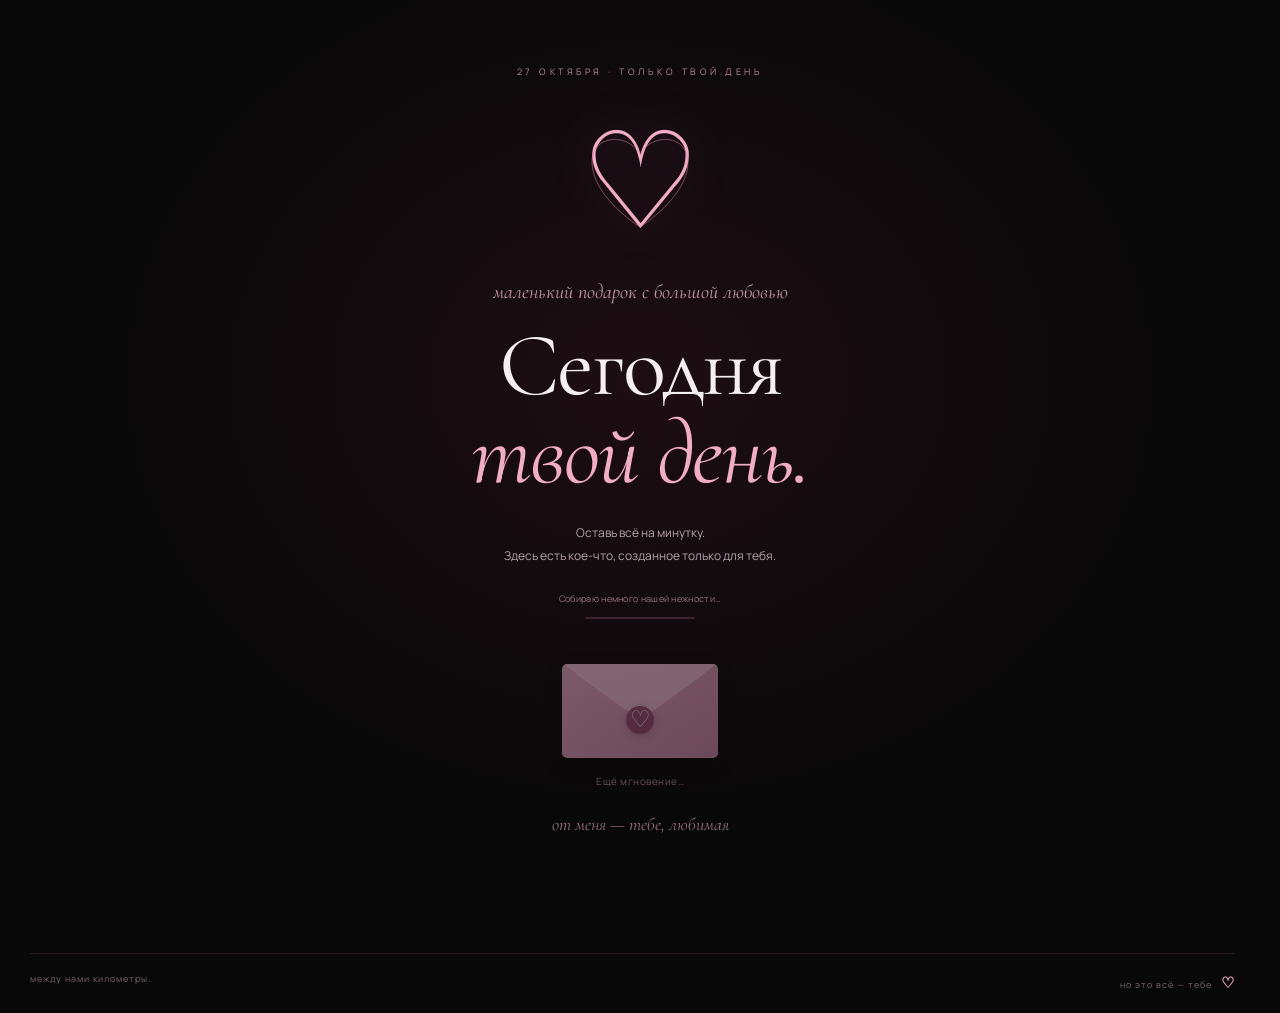
==== commit bb29d41f: "Add princess gift case, three ordered gifts, promo inventory and gentle voice player" ====
--- a/index.html
+++ b/index.html
@@ -5,8 +5,9 @@
   <meta name="viewport" content="width=device-width, initial-scale=1, viewport-fit=cover">
   <meta name="theme-color" content="#090809">
   <title>Тебе, с любовью ♡</title>
-  <link rel="stylesheet" href="style.css?v=voice-greeting-87">
-  <script src="script.js?v=voice-greeting-87" defer></script>
+  <link rel="icon" type="image/svg+xml" sizes="any" href="assets/favicon.svg?v=heart-89">
+  <link rel="stylesheet" href="style.css?v=gifts-92">
+  <script src="script.js?v=gifts-92" defer></script>
 </head>
 <body>
   <div id="welcome" class="welcome" role="dialog" aria-modal="true" aria-labelledby="welcome-title">
@@ -34,25 +35,14 @@
       <div class="bottom"><p id="caption" class="caption"></p><div class="actions"><button id="back" class="back" aria-label="Предыдущая страница"><svg viewBox="0 0 24 24" aria-hidden="true"><path d="M19 12H5M11 6l-6 6 6 6"/></svg></button><button id="next" class="primary"><span id="next-label"></span><span class="arrow" aria-hidden="true"><svg viewBox="0 0 24 24"><path d="M6 18 18 6M6 6h12v12"/></svg></span></button></div></div>
     </section>
     <nav id="progress" aria-label="Страницы поздравления"></nav>
+    <section id="gift-gate" class="gift-gate" hidden aria-label="Ещё один сюрприз">
+      <p class="eyebrow">И КОЕ-ЧТО ЕЩЁ, ПРИНЦЕССА</p>
+      <p>Для тебя остался ещё один маленький сюрприз ♡</p>
+      <a class="primary gift-link" href="gift.html">Получить подарок <span aria-hidden="true">↗</span></a>
+    </section>
     <footer><span>между нами километры.</span><span>но это всё — тебе <b>♡</b></span></footer>
   </main>
-  <dialog id="audio-dialog"><button id="close-audio" class="close" aria-label="Закрыть">×</button><span class="eyebrow">ЧУТЬ БЛИЖЕ, ЧЕМ КАЖЕТСЯ</span><h2>Услышь меня <em>♡</em></h2><p id="audio-note">Это поздравление — моим голосом, с любовью к тебе. Нажми на воспроизведение ♡</p><audio id="voice" controls preload="metadata" src="assets/voice.mp3"></audio></dialog>
+  <dialog id="audio-dialog"><button id="close-audio" class="close" aria-label="Закрыть">×</button><span class="eyebrow">ЧУТЬ БЛИЖЕ, ЧЕМ КАЖЕТСЯ</span><h2>Услышь меня <em>♡</em></h2><p id="audio-note">Это поздравление — моим голосом, с любовью к тебе. Нажми на воспроизведение ♡</p><div class="voice-hearts" aria-hidden="true"><span>♡</span><span>♡</span><span>♡</span><span>♡</span><span>♡</span></div><div class="voice-player"><button id="voice-play" aria-label="Воспроизвести поздравление">▷</button><div class="voice-timeline"><span>Моё поздравление для тебя ♡</span><input id="voice-seek" type="range" min="0" max="100" value="0" step="0.1" aria-label="Позиция записи"><small id="voice-time">0:00 / 1:07</small></div></div><audio id="voice" preload="metadata" src="assets/voice-gentle.mp3"></audio><button id="voice-done" class="primary" hidden>Я прослушала ♡ →</button></dialog>
   </div>
 </body>
-</html>
-
-
-
-
-
-
-
-
-
-
-
-
-
-
-
-
+</html>
--- a/style.css
+++ b/style.css
@@ -538,3 +538,25 @@
  .friend-letter-copy p,.friend-group-letter .friend-letter-copy p{font-size:15px;line-height:1.85}
 }
 
+.gift-gate[hidden]{display:none}.gift-gate{text-align:center;padding:34px 18px 45px;border-top:1px solid #4a2c3a66;margin-top:24px}.gift-gate>p:not(.eyebrow){font-family:'Cormorant Garamond',Georgia,serif;font-size:23px;color:#bca0af;margin:0 0 22px}.gift-gate .eyebrow{margin:0 0 13px}.gift-link{display:inline-flex;align-items:center;justify-content:center;gap:20px;text-decoration:none}.gift-link>span{font-size:20px}
+@media(max-width:600px){.gift-gate{padding-inline:4px}.gift-gate>p:not(.eyebrow){font-size:21px}}
+/* Крупные боковые снимки на ноутбуках и мониторах. */
+@media(min-width:1200px){
+ #scene:not(.gallery-scene):not(.friends-scene){padding-left:300px;padding-right:300px;min-height:760px}
+ #scene:not(.gallery-scene):not(.friends-scene) .photo:nth-child(1){width:clamp(225px,18vw,265px);left:5px}
+ #scene:not(.gallery-scene):not(.friends-scene) .photo:nth-child(2){width:clamp(225px,18vw,265px);right:0}
+ #scene:not(.gallery-scene):not(.friends-scene) .photo:nth-child(3){width:clamp(210px,17vw,245px);right:12px;top:410px}
+ #scene.four-photos{min-height:900px}
+ #scene.four-photos .photo:nth-child(3){right:0;top:450px;width:225px}
+ #scene.four-photos .photo:nth-child(4){left:10px;top:475px;width:225px}
+ #scene.smile-photos:has(.photos[data-count="5"]){min-height:1010px;padding-left:300px;padding-right:300px}
+ #scene.smile-photos .photos[data-count="5"] .photo:nth-child(1){width:235px;left:0;top:65px}
+ #scene.smile-photos .photos[data-count="5"] .photo:nth-child(2){width:220px;right:0;top:0}
+ #scene.smile-photos .photos[data-count="5"] .photo:nth-child(3){width:230px;left:15px;right:auto;top:490px}
+ #scene.smile-photos .photos[data-count="5"] .photo:nth-child(4){width:220px;right:25px;left:auto;top:320px}
+ #scene.smile-photos .photos[data-count="5"] .photo:nth-child(5){width:220px;right:0;left:auto;top:625px}
+ #scene:not(.gallery-scene):not(.friends-scene) .photo-caption{font-size:19px;line-height:1.2}
+ #scene:not(.gallery-scene):not(.friends-scene) .photo-note{font-size:12px;line-height:1.65}
+}
+
+#audio-dialog{overflow:hidden;isolation:isolate;background:radial-gradient(ellipse at top,#47233388,transparent 65%),#171016}#voice{display:none!important}.voice-player{display:flex;align-items:center;gap:16px;margin:30px 0 20px;padding:20px 15px;background:#f1acc60a;border:1px solid #f1acc630;border-radius:20px;position:relative;z-index:1}.voice-player button{flex-shrink:0;width:49px;height:49px;border-radius:50%;border:1px solid #efbad1;background:#eeb4cc;color:#27121d;font-size:23px;display:grid;place-items:center}.voice-timeline{flex:1;min-width:0}.voice-timeline>span{font-size:10px;color:#eab7cd}.voice-timeline input{width:100%;accent-color:#eeb4cc;cursor:pointer;height:20px}.voice-timeline small{margin:0;font-size:10px}#voice-done{display:block;margin:22px auto 0}#voice-done[hidden]{display:none}.voice-hearts{position:absolute;inset:0;pointer-events:none;z-index:-1;overflow:hidden}.voice-hearts span{position:absolute;bottom:-40px;color:#f1acc64a;font:30px Georgia;animation:voice-float 14s linear infinite}.voice-hearts span:nth-child(1){left:8%;animation-delay:-3s}.voice-hearts span:nth-child(2){left:28%;animation-delay:-10s}.voice-hearts span:nth-child(3){left:53%;animation-delay:-6s}.voice-hearts span:nth-child(4){left:75%;animation-delay:-1s}.voice-hearts span:nth-child(5){left:90%;animation-delay:-12s}@keyframes voice-float{to{transform:translateY(-480px) rotate(24deg);opacity:0}}@media(prefers-reduced-motion:reduce){.voice-hearts span{animation:none}}
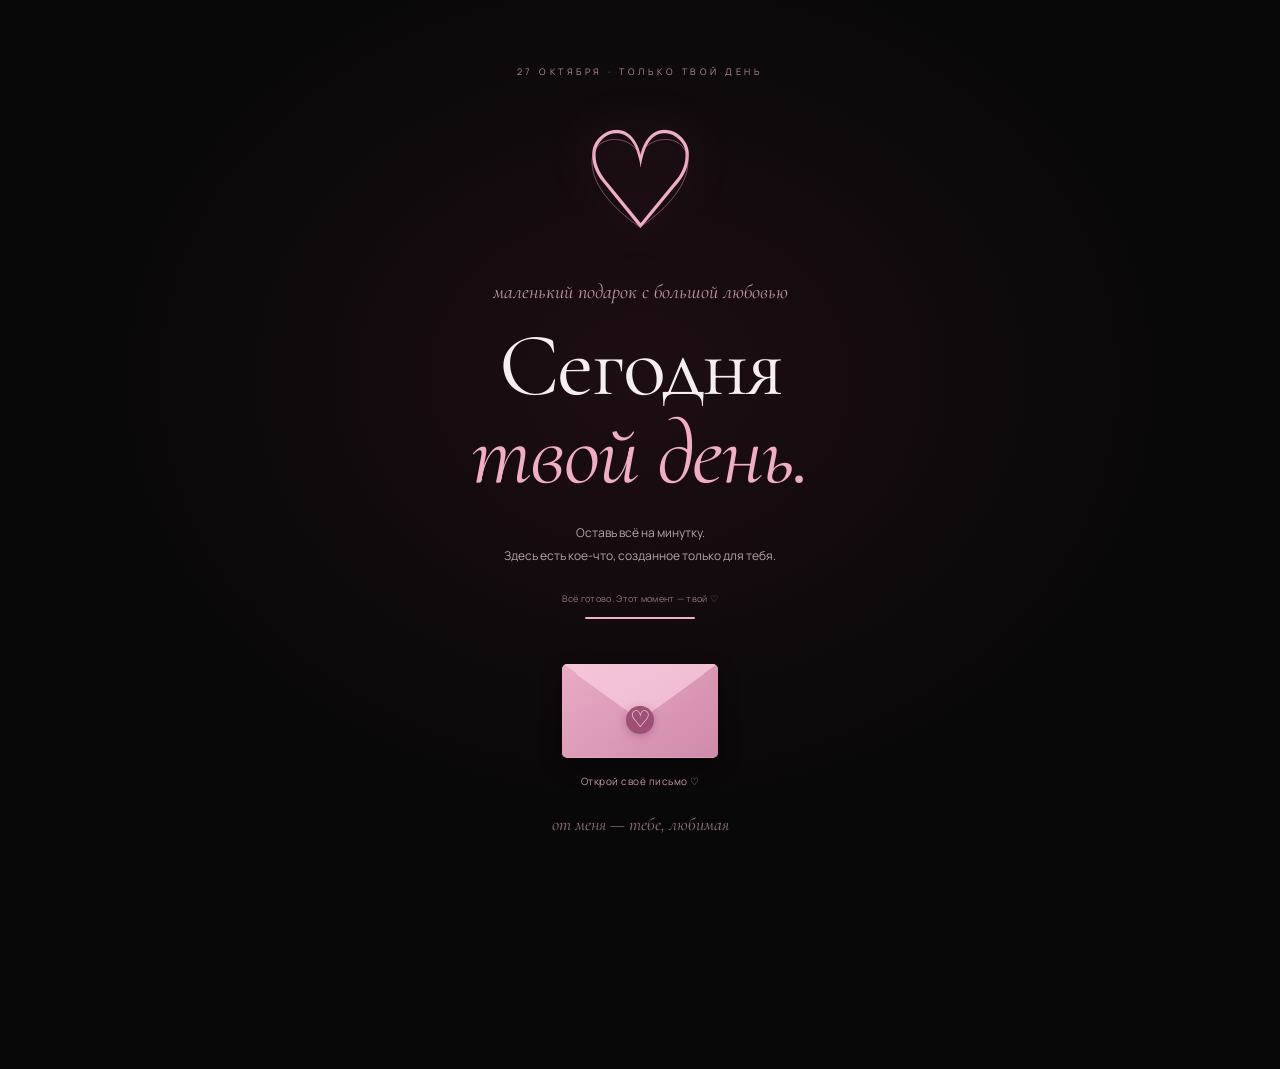
==== commit 7e55f752: "Refine romantic case, left ticker, slower skin outcomes and surprise inventory" ====
--- a/index.html
+++ b/index.html
@@ -6,8 +6,8 @@
   <meta name="theme-color" content="#090809">
   <title>Тебе, с любовью ♡</title>
   <link rel="icon" type="image/svg+xml" sizes="any" href="assets/favicon.svg?v=heart-89">
-  <link rel="stylesheet" href="style.css?v=gifts-92">
-  <script src="script.js?v=gifts-92" defer></script>
+  <link rel="stylesheet" href="style.css?v=gifts-93">
+  <script src="script.js?v=gifts-93" defer></script>
 </head>
 <body>
   <div id="welcome" class="welcome" role="dialog" aria-modal="true" aria-labelledby="welcome-title">
